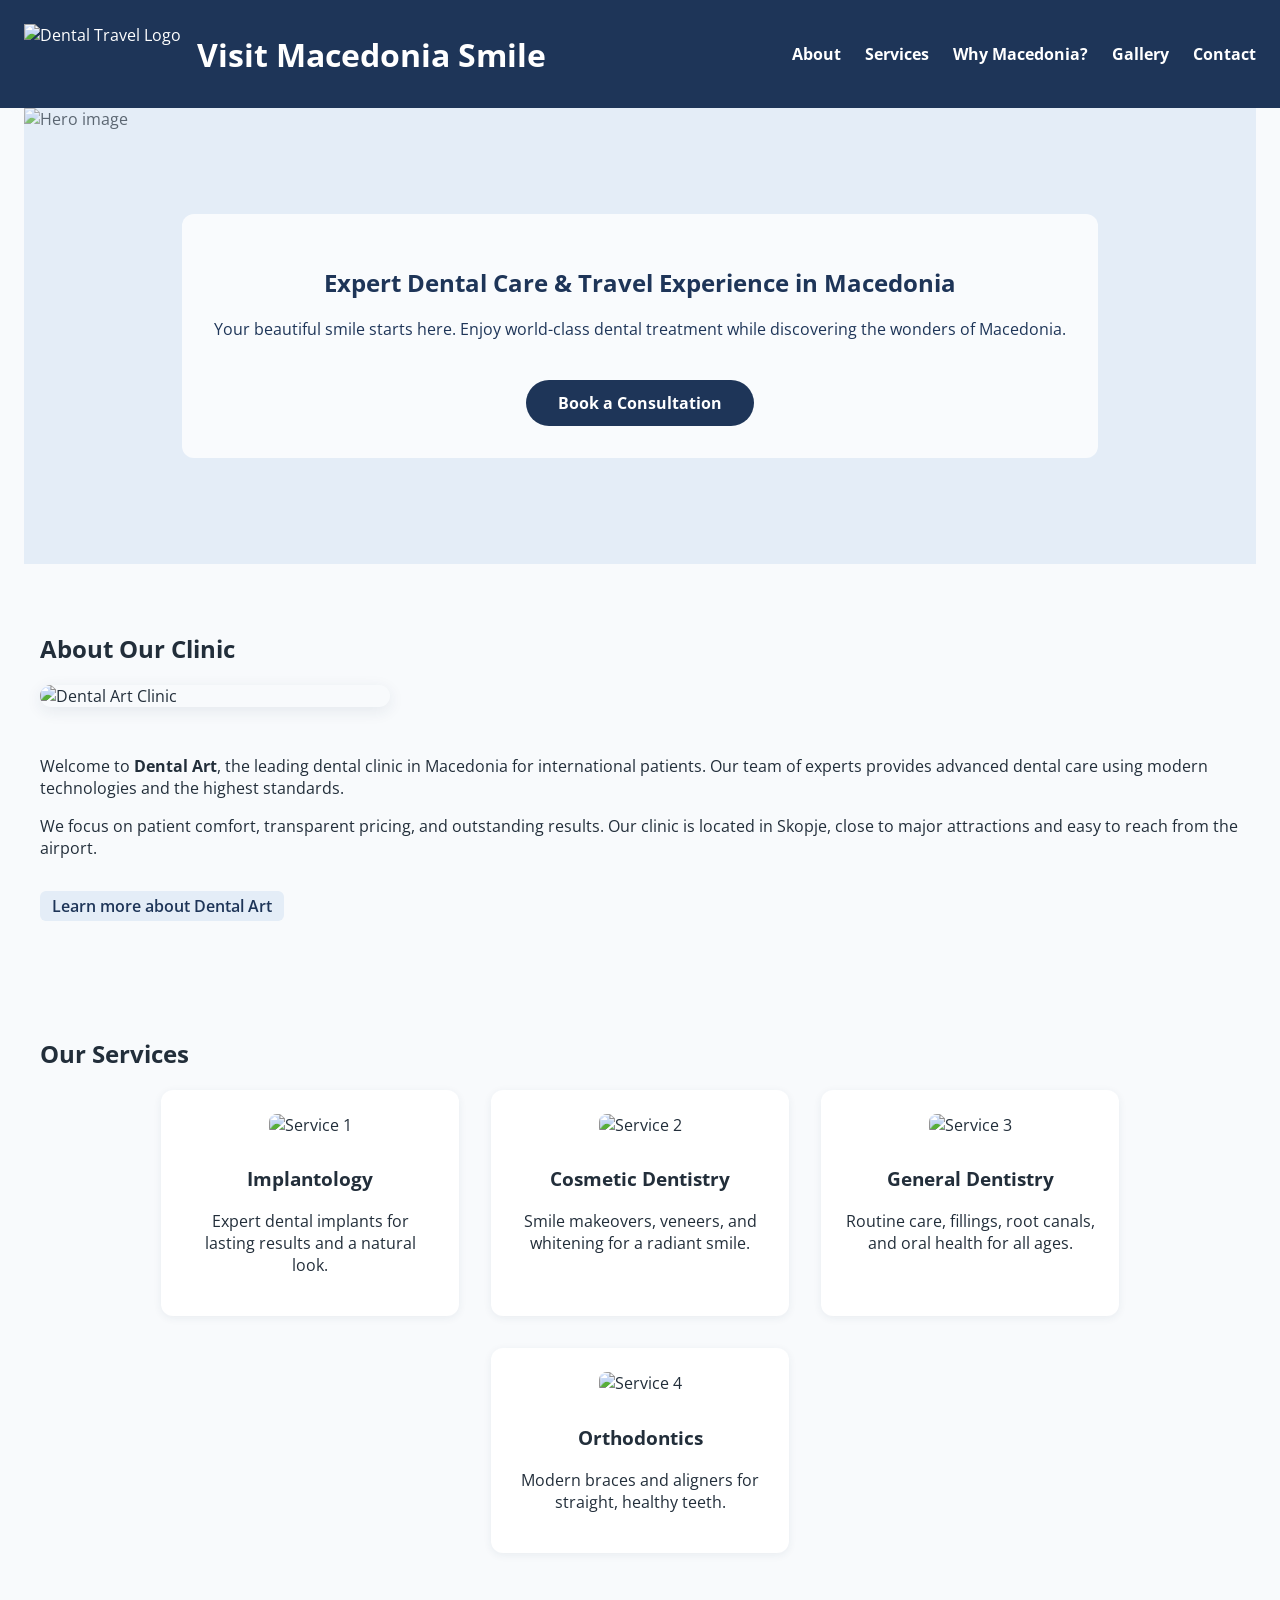
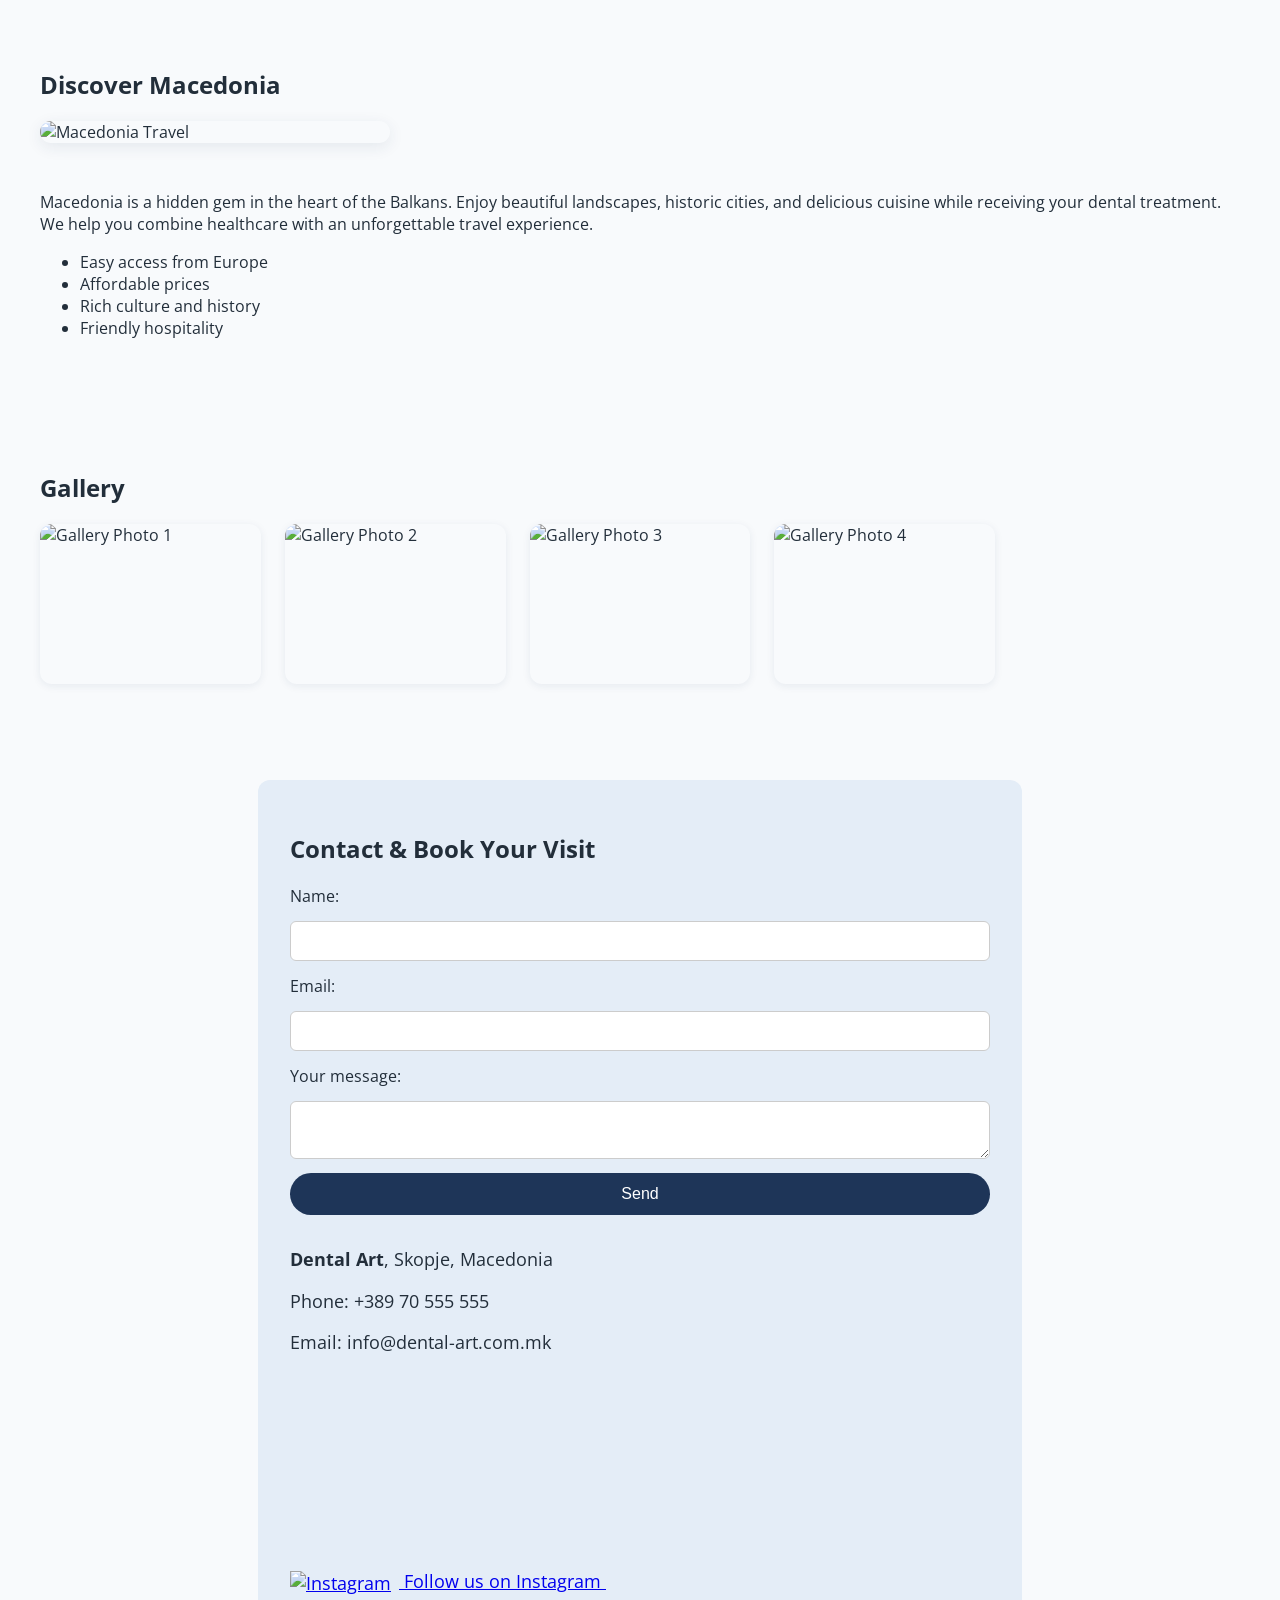
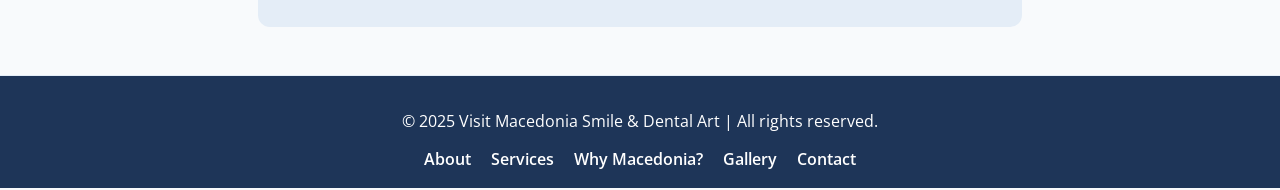
==== index.html @ 56031788 "Rename index (3).html to index.html" ====
<!DOCTYPE html>
<html lang="en">
<head>
    <meta charset="UTF-8">
    <meta name="viewport" content="width=device-width, initial-scale=1.0">
    <title>Visit Macedonia Smile | Dental Art Travel</title>
    <link rel="stylesheet" href="style.css">
    <link rel="icon" href="assets/logo.png">
    <!-- Use Open Sans from Google Fonts -->
    <link href="https://fonts.googleapis.com/css?family=Open+Sans:400,700&display=swap" rel="stylesheet">
</head>
<body>
    <header>
        <div class="nav-logo">
            <img src="assets/logo.png" alt="Dental Travel Logo" class="logo">
            <h1>Visit Macedonia Smile</h1>
        </div>
        <nav>
            <a href="#about">About</a>
            <a href="#services">Services</a>
            <a href="#macedonia">Why Macedonia?</a>
            <a href="#gallery">Gallery</a>
            <a href="#contact">Contact</a>
        </nav>
    </header>

    <section class="hero">
        <img src="assets/hero.jpg" alt="Hero image" class="hero-img">
        <div class="hero-text">
            <h2>Expert Dental Care & Travel Experience in Macedonia</h2>
            <p>Your beautiful smile starts here. Enjoy world-class dental treatment while discovering the wonders of Macedonia.</p>
            <a href="#contact" class="cta-btn">Book a Consultation</a>
        </div>
    </section>

    <section id="about" class="about">
        <h2>About Our Clinic</h2>
        <div class="about-content">
            <img src="assets/clinic.jpg" alt="Dental Art Clinic" class="about-img">
            <div>
                <p>
                    Welcome to <strong>Dental Art</strong>, the leading dental clinic in Macedonia for international patients. Our team of experts provides advanced dental care using modern technologies and the highest standards.
                </p>
                <p>
                    We focus on patient comfort, transparent pricing, and outstanding results. Our clinic is located in Skopje, close to major attractions and easy to reach from the airport.
                </p>
                <a href="https://www.dental-art.com.mk/en/home-1/" target="_blank" class="external-link">Learn more about Dental Art</a>
            </div>
        </div>
    </section>

    <section id="services" class="services">
        <h2>Our Services</h2>
        <div class="service-list">
            <div class="service">
                <img src="assets/service1.jpg" alt="Service 1">
                <h3>Implantology</h3>
                <p>Expert dental implants for lasting results and a natural look.</p>
            </div>
            <div class="service">
                <img src="assets/service2.jpg" alt="Service 2">
                <h3>Cosmetic Dentistry</h3>
                <p>Smile makeovers, veneers, and whitening for a radiant smile.</p>
            </div>
            <div class="service">
                <img src="assets/service3.jpg" alt="Service 3">
                <h3>General Dentistry</h3>
                <p>Routine care, fillings, root canals, and oral health for all ages.</p>
            </div>
            <div class="service">
                <img src="assets/service4.jpg" alt="Service 4">
                <h3>Orthodontics</h3>
                <p>Modern braces and aligners for straight, healthy teeth.</p>
            </div>
        </div>
    </section>

    <section id="macedonia" class="macedonia">
        <h2>Discover Macedonia</h2>
        <div class="macedonia-content">
            <img src="assets/macedonia.jpg" alt="Macedonia Travel" class="macedonia-img">
            <div>
                <p>
                    Macedonia is a hidden gem in the heart of the Balkans. Enjoy beautiful landscapes, historic cities, and delicious cuisine while receiving your dental treatment. We help you combine healthcare with an unforgettable travel experience.
                </p>
                <ul>
                    <li>Easy access from Europe</li>
                    <li>Affordable prices</li>
                    <li>Rich culture and history</li>
                    <li>Friendly hospitality</li>
                </ul>
            </div>
        </div>
    </section>

    <section id="gallery" class="gallery">
        <h2>Gallery</h2>
        <div class="gallery-grid">
            <img src="assets/photo1.jpg" alt="Gallery Photo 1">
            <img src="assets/photo2.jpg" alt="Gallery Photo 2">
            <img src="assets/photo3.jpg" alt="Gallery Photo 3">
            <img src="assets/photo4.jpg" alt="Gallery Photo 4">
        </div>
    </section>

    <section id="contact" class="contact">
        <h2>Contact & Book Your Visit</h2>
        <form action="https://formspree.io/f/your-form-id" method="POST">
            <label for="name">Name:</label>
            <input type="text" id="name" name="name" required>
            
            <label for="email">Email:</label>
            <input type="email" id="email" name="email" required>
            
            <label for="message">Your message:</label>
            <textarea id="message" name="message" required></textarea>
            
            <button type="submit">Send</button>
        </form>
        <div class="contact-info">
            <p><strong>Dental Art</strong>, Skopje, Macedonia</p>
            <p>Phone: +389 70 555 555</p>
            <p>Email: info@dental-art.com.mk</p>
            <a href="https://www.instagram.com/dental_.art/" target="_blank">
                <img src="assets/instagram.png" alt="Instagram" class="social-icon"> Follow us on Instagram
            </a>
            <iframe src="https://www.google.com/maps/embed?pb=!1m18!..." width="300" height="200" style="border:0;" allowfullscreen="" loading="lazy"></iframe>
        </div>
    </section>

    <footer>
        <p>&copy; 2025 Visit Macedonia Smile & Dental Art | All rights reserved.</p>
        <nav>
            <a href="#about">About</a>
            <a href="#services">Services</a>
            <a href="#macedonia">Why Macedonia?</a>
            <a href="#gallery">Gallery</a>
            <a href="#contact">Contact</a>
        </nav>
    </footer>
</body>
</html>
---- style.css ----
body {
    font-family: 'Open Sans', Arial, sans-serif;
    margin: 0;
    color: #222e3a;
    background: #f8fafc;
}

header {
    display: flex;
    flex-wrap: wrap;
    align-items: center;
    justify-content: space-between;
    padding: 24px;
    background: #1e3558;
    color: #fff;
}
.nav-logo {
    display: flex;
    align-items: center;
}
.logo {
    height: 60px;
    margin-right: 16px;
}
header h1 {
    font-size: 2rem;
    margin: 0 12px 0 0;
}
nav {
    display: flex;
    gap: 24px;
}
nav a {
    color: #fff;
    text-decoration: none;
    font-weight: 700;
    font-size: 1rem;
}
nav a:hover {
    text-decoration: underline;
}

.hero {
    position: relative;
    width: 100%;
    height: 360px;
    background: #e4edf7;
    display: flex;
    align-items: center;
    justify-content: center;
    overflow: hidden;
}
.hero-img {
    width: 100%;
    height: 100%;
    object-fit: cover;
    opacity: 0.7;
    position: absolute;
    left: 0;
    top: 0;
    z-index: 1;
}
.hero-text {
    position: relative;
    z-index: 2;
    text-align: center;
    color: #1e3558;
    padding: 32px;
    background: rgba(255,255,255,0.8);
    border-radius: 12px;
}
.cta-btn {
    display: inline-block;
    padding: 12px 32px;
    background: #1e3558;
    color: #fff;
    font-weight: bold;
    border-radius: 24px;
    text-decoration: none;
    margin-top: 24px;
    transition: background 0.3s;
}
.cta-btn:hover {
    background: #2c4e7a;
}

section {
    padding: 48px 16px;
    max-width: 1200px;
    margin: auto;
}

.about-content, .macedonia-content {
    display: flex;
    flex-wrap: wrap;
    gap: 32px;
    align-items: center;
}
.about-img, .macedonia-img {
    width: 350px;
    border-radius: 12px;
    object-fit: cover;
    box-shadow: 0 4px 16px rgba(30,53,88,0.09);
}
.external-link {
    display: inline-block;
    margin-top: 16px;
    color: #1e3558;
    background: #e4edf7;
    padding: 4px 12px;
    border-radius: 6px;
    text-decoration: none;
    font-weight: 600;
}

.services .service-list {
    display: flex;
    flex-wrap: wrap;
    gap: 32px;
    justify-content: center;
}
.service {
    background: #fff;
    border-radius: 12px;
    box-shadow: 0 2px 8px rgba(30,53,88,0.07);
    padding: 24px;
    max-width: 250px;
    text-align: center;
}
.service img {
    width: 100%;
    max-width: 90px;
    margin-bottom: 12px;
    border-radius: 8px;
}

.gallery-grid {
    display: grid;
    grid-template-columns: repeat(auto-fill, minmax(220px, 1fr));
    gap: 24px;
}
.gallery-grid img {
    width: 100%;
    height: 160px;
    object-fit: cover;
    border-radius: 12px;
    box-shadow: 0 2px 8px rgba(30,53,88,0.08);
}

.contact {
    background: #e4edf7;
    border-radius: 12px;
    padding: 32px;
    max-width: 700px;
    margin: 48px auto;
}
form {
    display: flex;
    flex-direction: column;
    gap: 14px;
    margin-bottom: 32px;
}
input, textarea {
    padding: 10px;
    border-radius: 6px;
    border: 1px solid #ccc;
    font-size: 1rem;
}
button {
    padding: 12px 24px;
    background: #1e3558;
    color: #fff;
    border: none;
    border-radius: 24px;
    font-size: 1rem;
    cursor: pointer;
}
button:hover {
    background: #2c4e7a;
}
.contact-info {
    font-size: 1.1rem;
}
.social-icon {
    height: 24px;
    vertical-align: middle;
    margin-right: 8px;
}
iframe {
    margin-top: 16px;
    border-radius: 8px;
    border: none;
}

footer {
    background: #1e3558;
    color: #fff;
    padding: 18px 24px;
    text-align: center;
    font-size: 1rem;
    border-top: 1px solid #e4edf7;
}
footer nav {
    margin-top: 12px;
    display: flex;
    justify-content: center;
    gap: 20px;
}
footer a {
    color: #fff;
    text-decoration: none;
    font-weight: 600;
}
footer a:hover {
    text-decoration: underline;
}

/* Responsive */
@media (max-width: 900px) {
    .about-content, .macedonia-content {
        flex-direction: column;
        text-align: center;
    }
    .about-img, .macedonia-img {
        width: 100%;
        max-width: 350px;
        margin: auto;
    }
    .services .service-list {
        flex-direction: column;
        align-items: center;
    }
}
@media (max-width: 600px) {
    header, footer {
        flex-direction: column;
        text-align: center;
    }
    nav {
        flex-direction: column;
        gap: 12px;
        margin-top: 12px;
    }
    .hero-text {
        padding: 12px;
        font-size: 1rem;
    }
    section {
        padding: 28px 4px;
    }
}
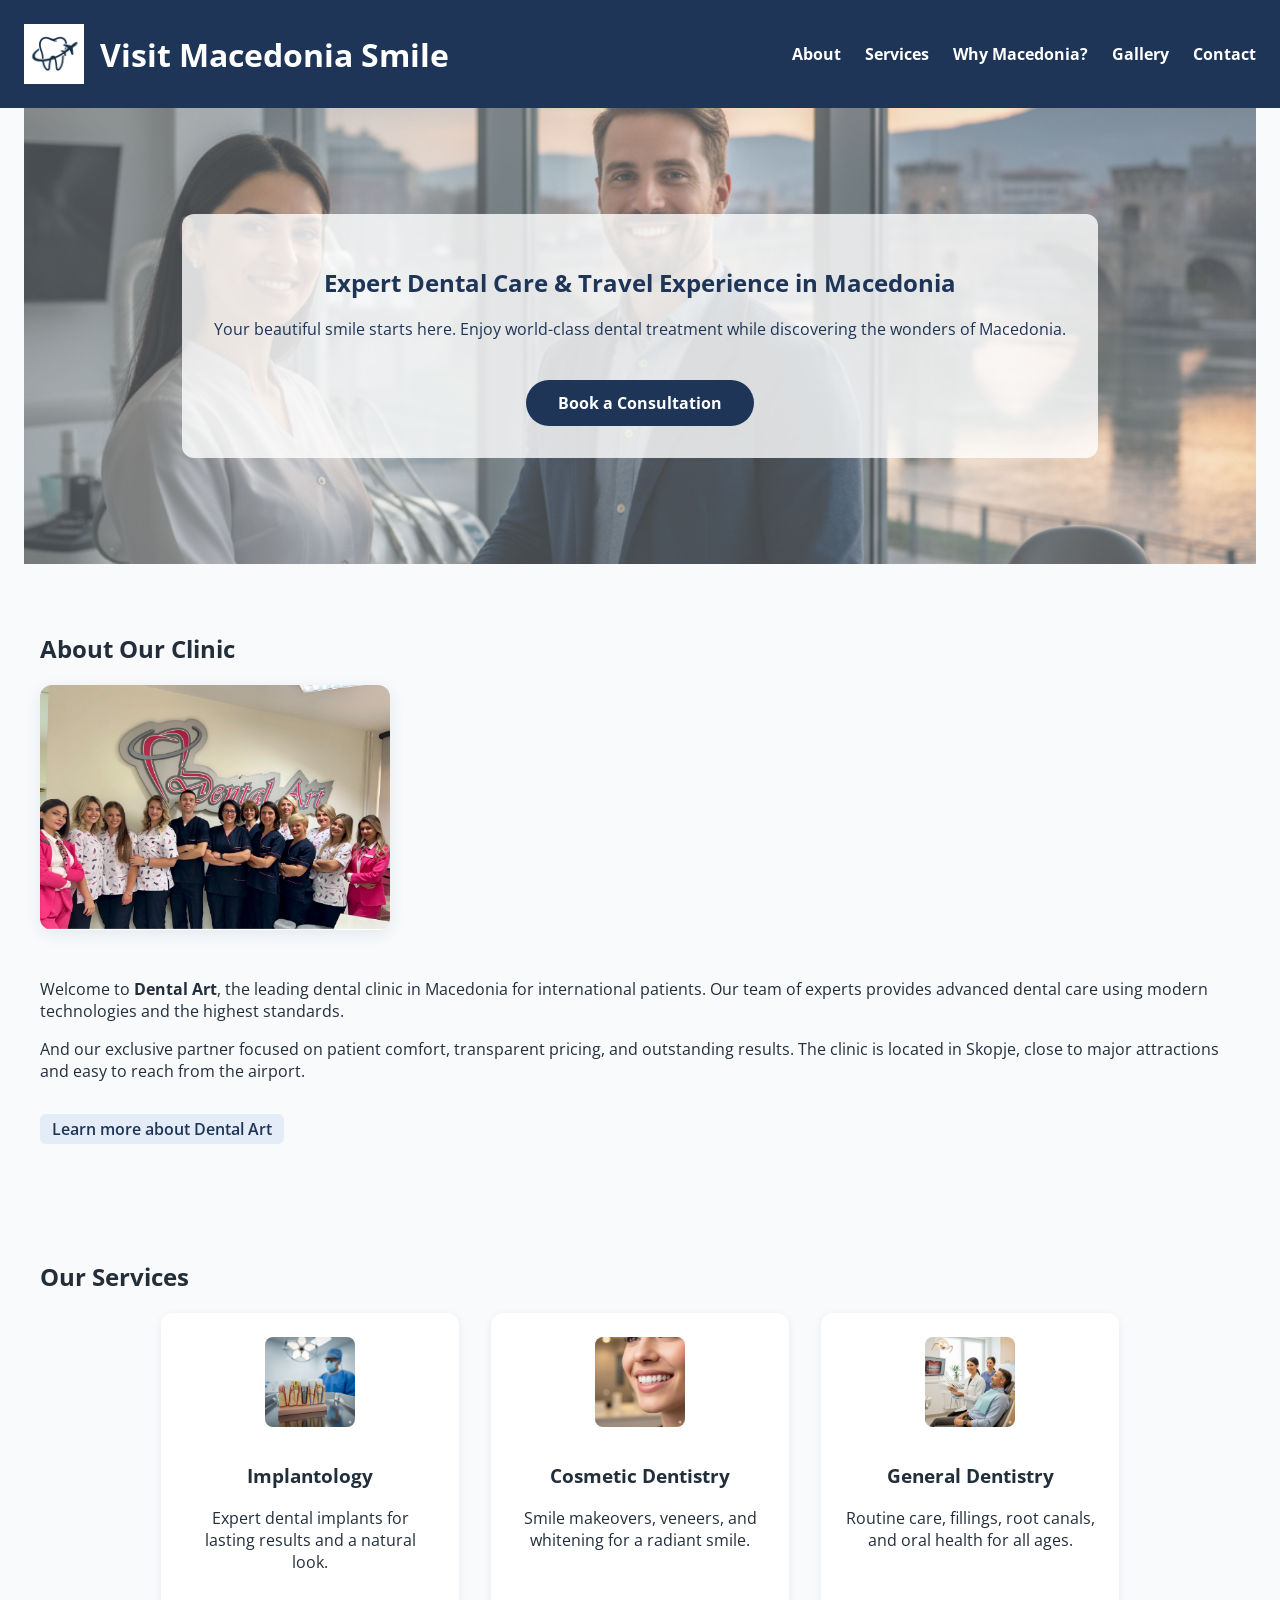
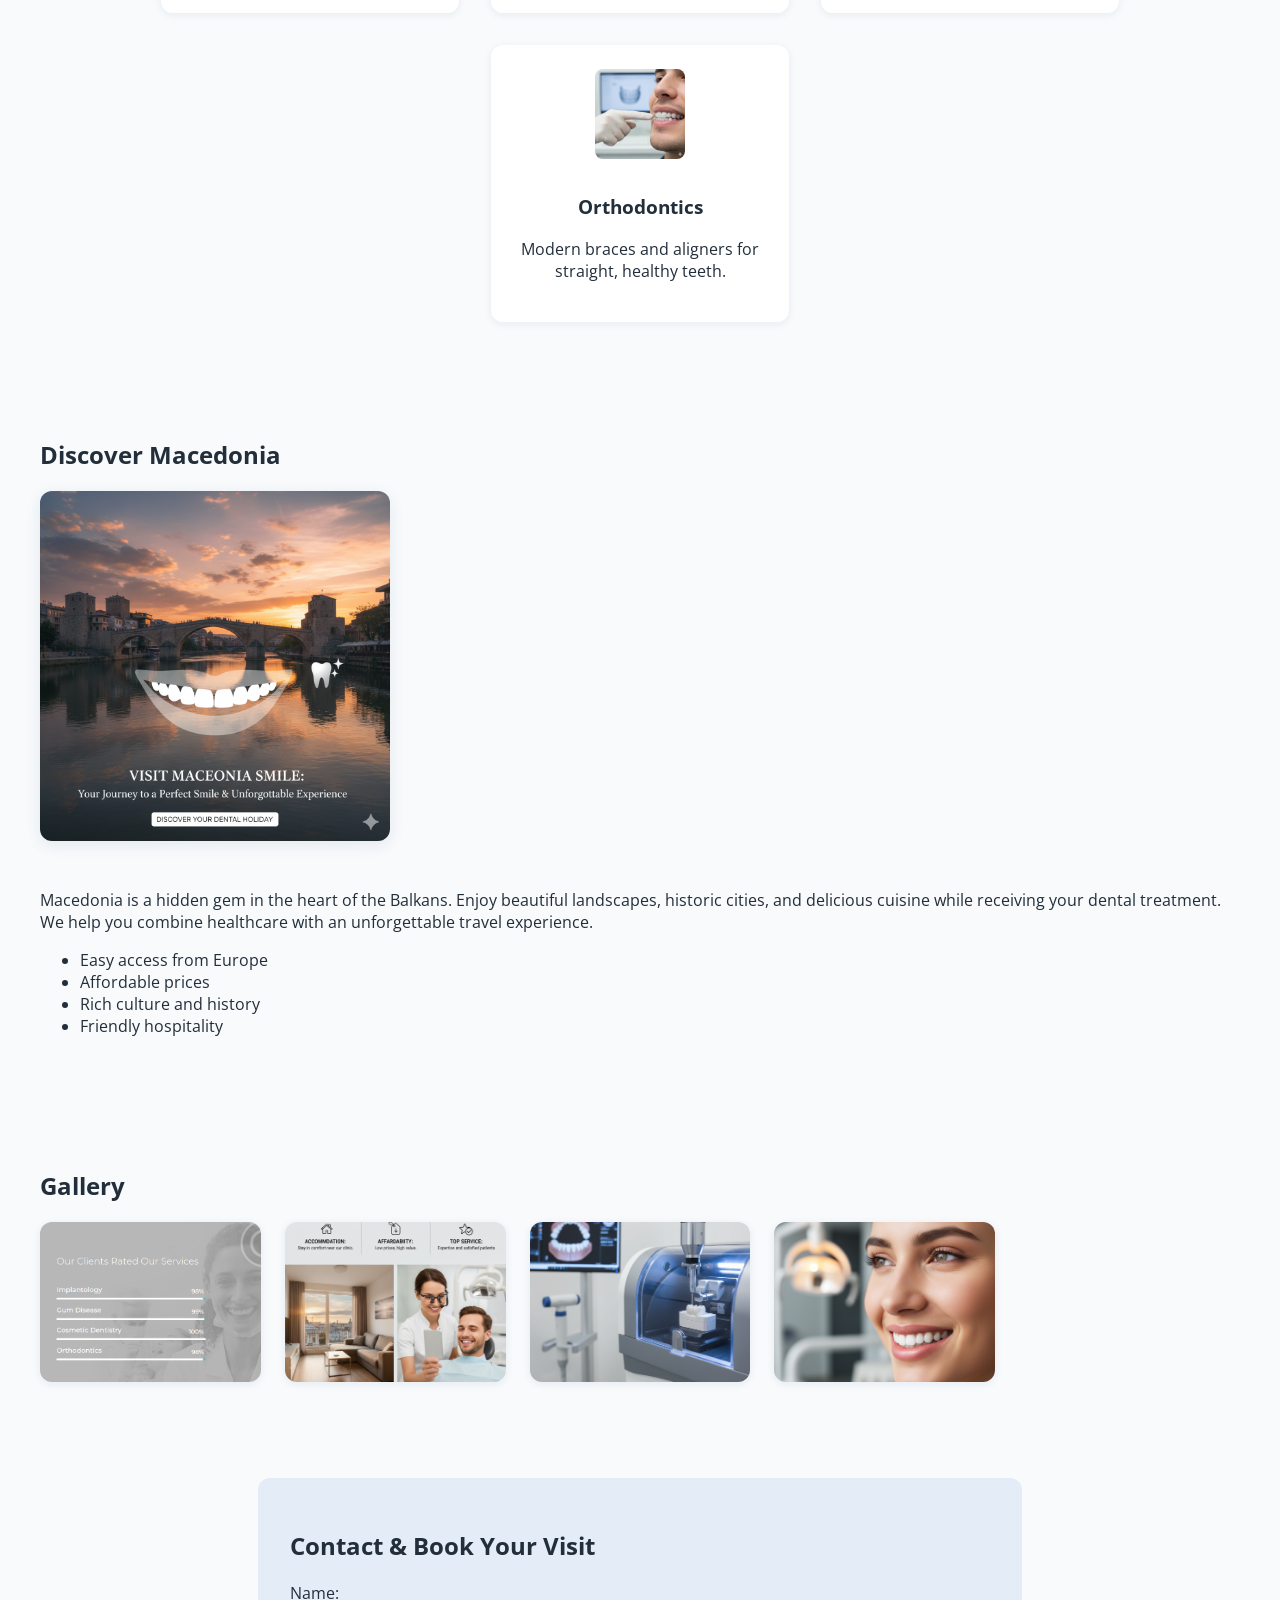
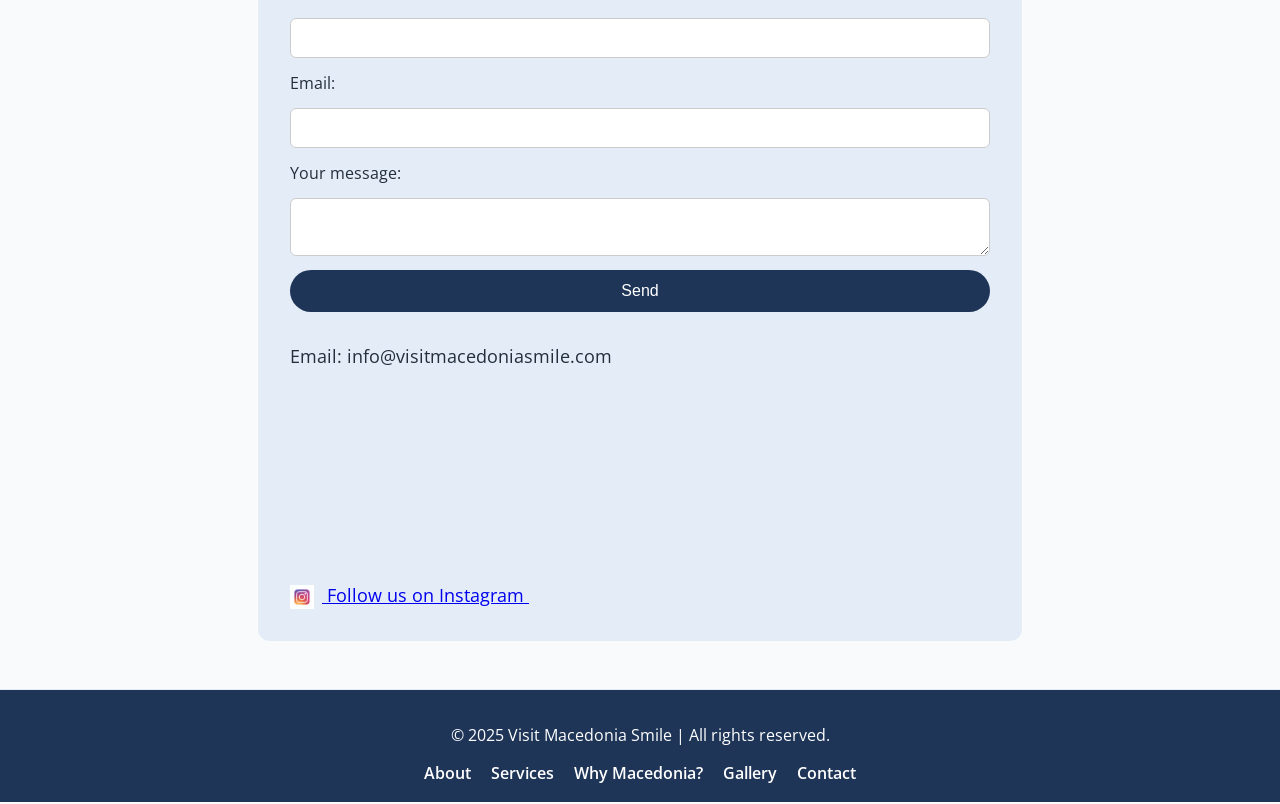
==== commit 37add186: "Update index.html" ====
--- a/index.html
+++ b/index.html
@@ -42,7 +42,7 @@
                     Welcome to <strong>Dental Art</strong>, the leading dental clinic in Macedonia for international patients. Our team of experts provides advanced dental care using modern technologies and the highest standards.
                 </p>
                 <p>
-                    We focus on patient comfort, transparent pricing, and outstanding results. Our clinic is located in Skopje, close to major attractions and easy to reach from the airport.
+                    And our exclusive partner focused on patient comfort, transparent pricing, and outstanding results. The clinic is located in Skopje, close to major attractions and easy to reach from the airport.
                 </p>
                 <a href="https://www.dental-art.com.mk/en/home-1/" target="_blank" class="external-link">Learn more about Dental Art</a>
             </div>
@@ -118,10 +118,8 @@
             <button type="submit">Send</button>
         </form>
         <div class="contact-info">
-            <p><strong>Dental Art</strong>, Skopje, Macedonia</p>
-            <p>Phone: +389 70 555 555</p>
-            <p>Email: info@dental-art.com.mk</p>
-            <a href="https://www.instagram.com/dental_.art/" target="_blank">
+            <p>Email: info@visitmacedoniasmile.com</p>
+            <a href="https://www.instagram.com" target="_blank">
                 <img src="assets/instagram.png" alt="Instagram" class="social-icon"> Follow us on Instagram
             </a>
             <iframe src="https://www.google.com/maps/embed?pb=!1m18!..." width="300" height="200" style="border:0;" allowfullscreen="" loading="lazy"></iframe>
@@ -129,7 +127,7 @@
     </section>
 
     <footer>
-        <p>&copy; 2025 Visit Macedonia Smile & Dental Art | All rights reserved.</p>
+        <p>&copy; 2025 Visit Macedonia Smile | All rights reserved.</p>
         <nav>
             <a href="#about">About</a>
             <a href="#services">Services</a>
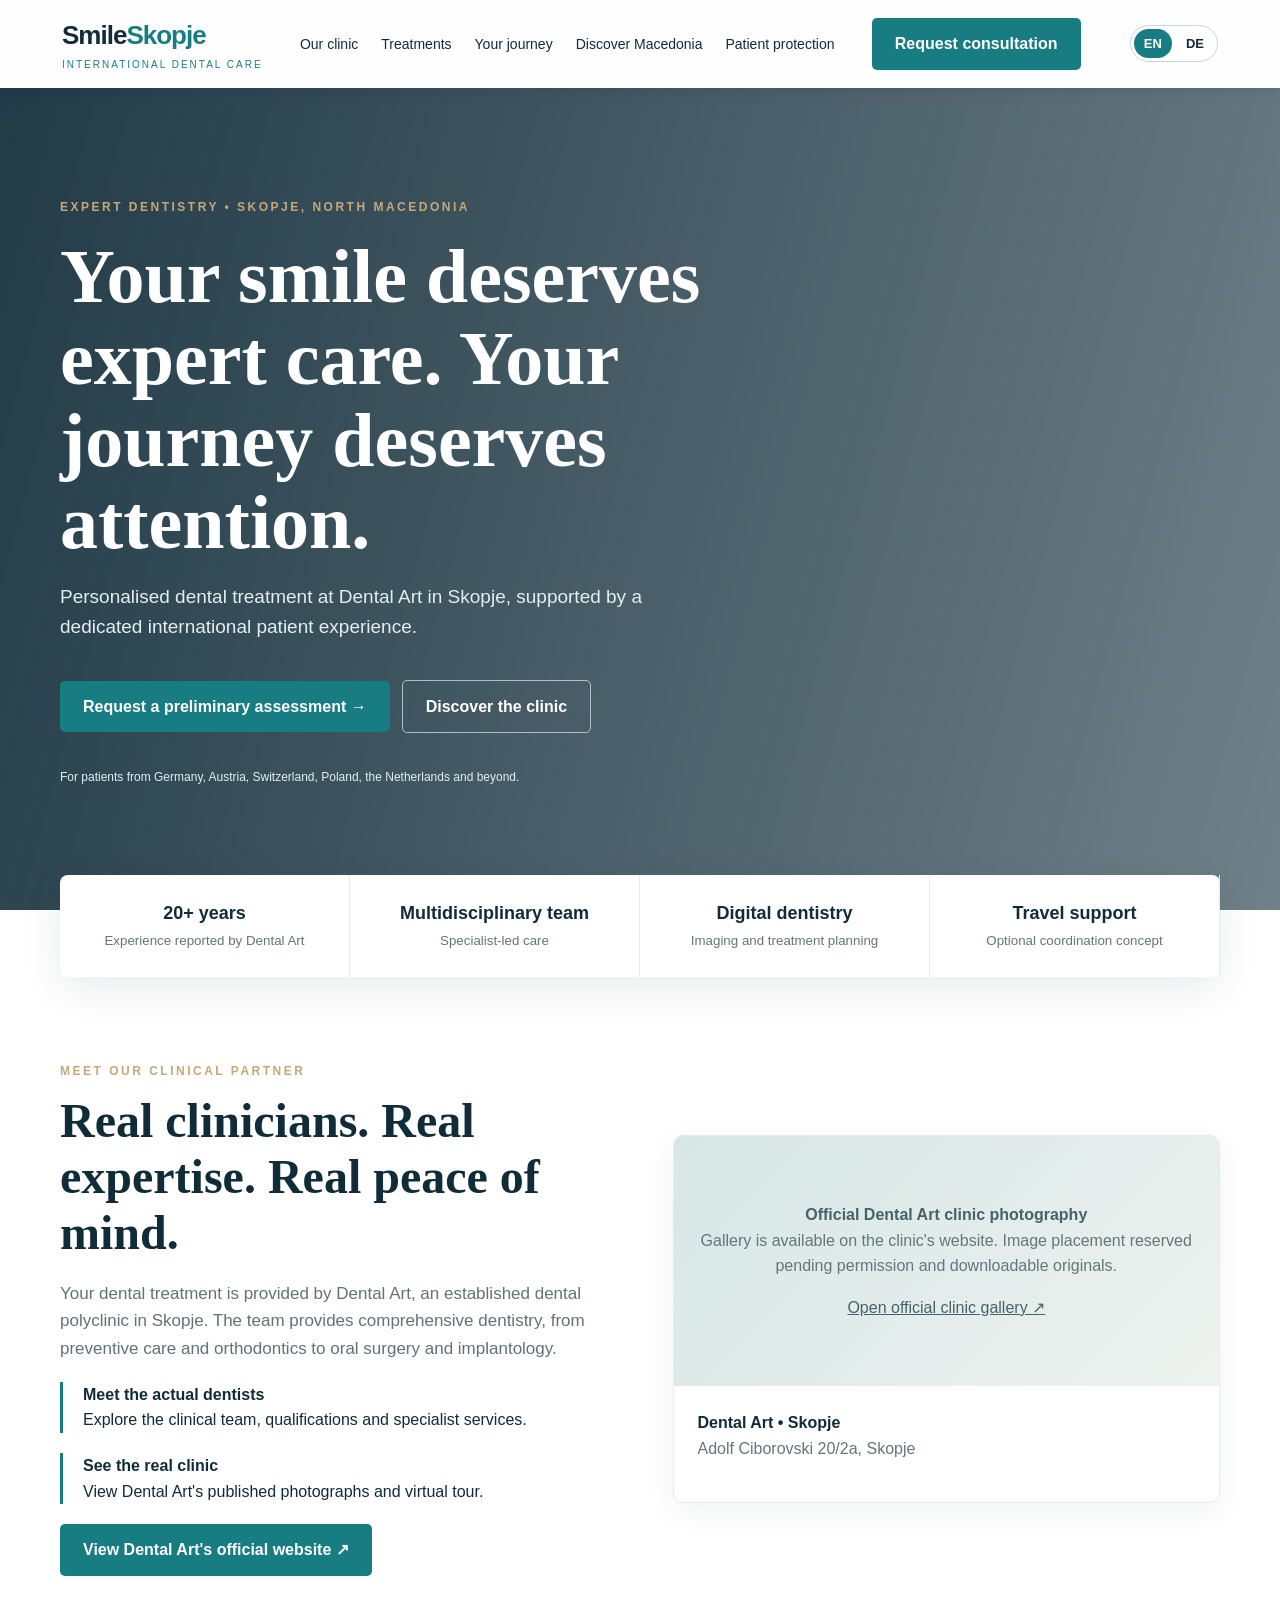
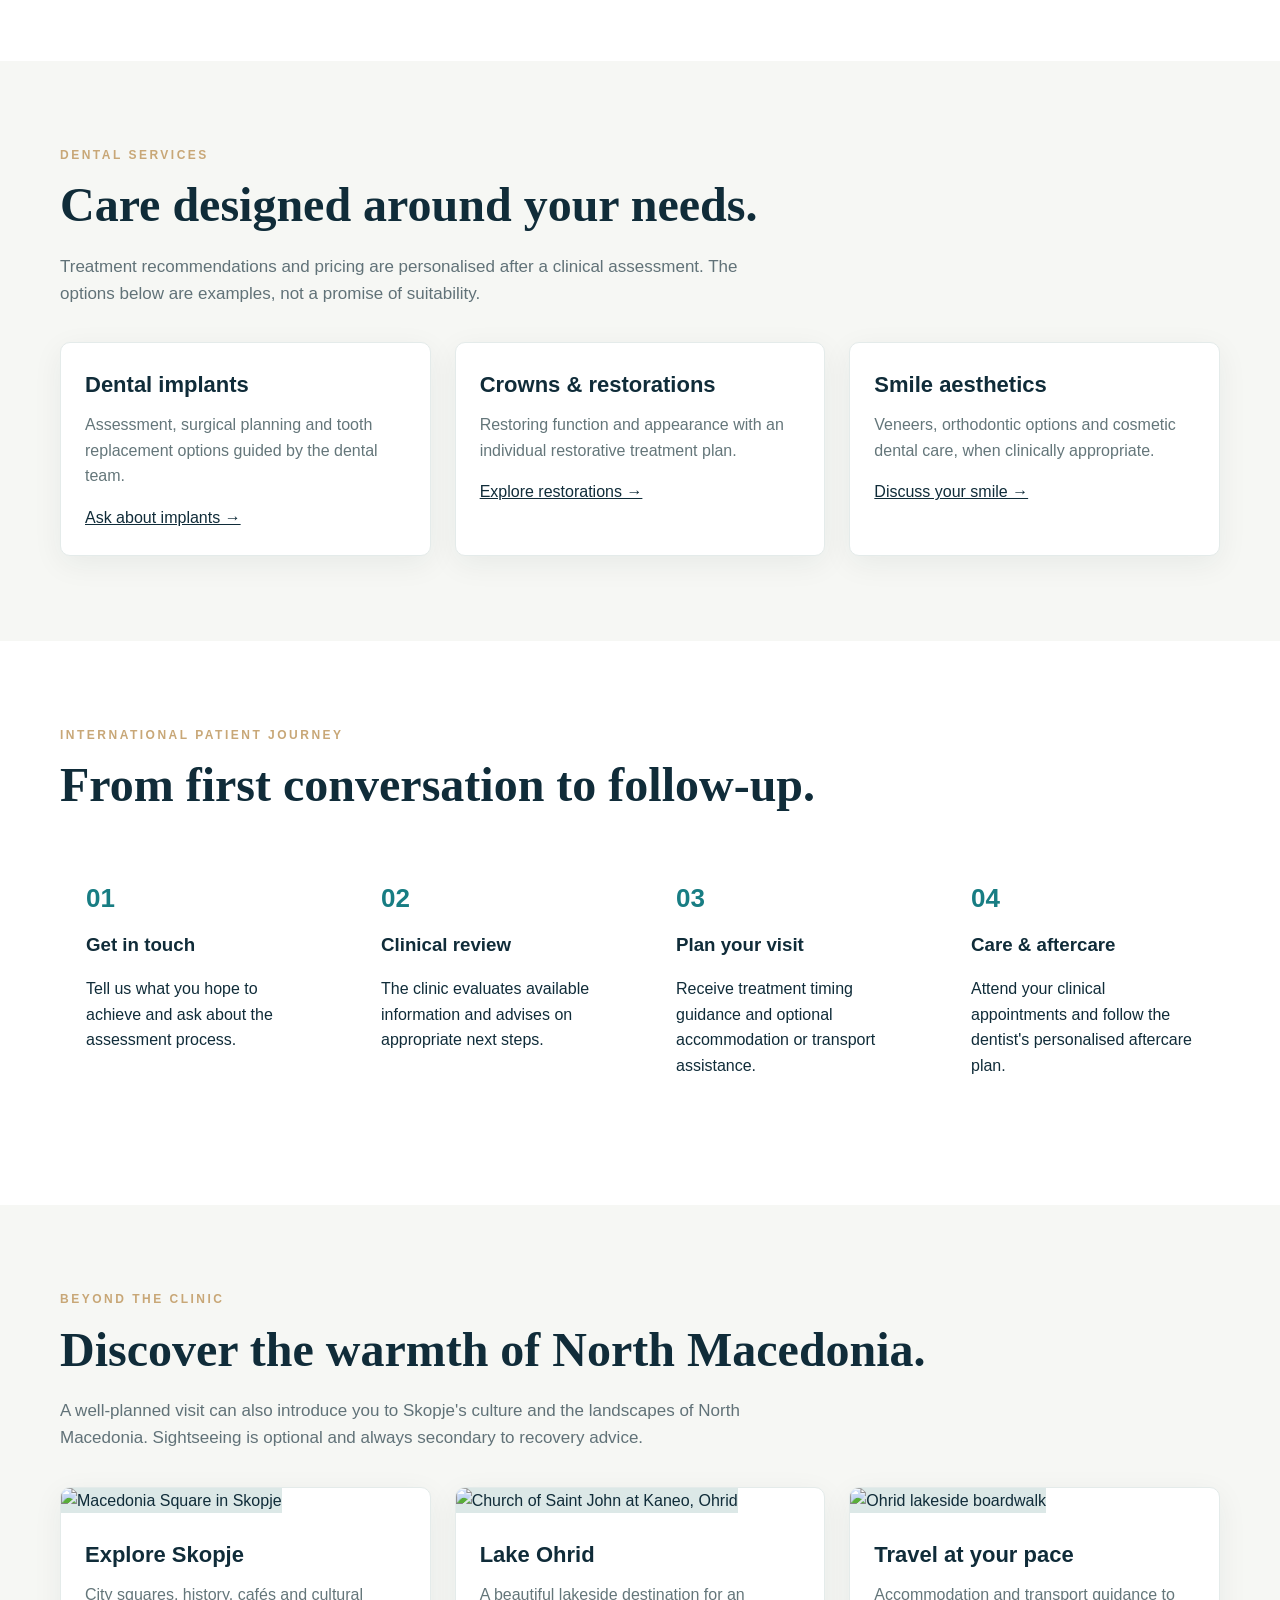
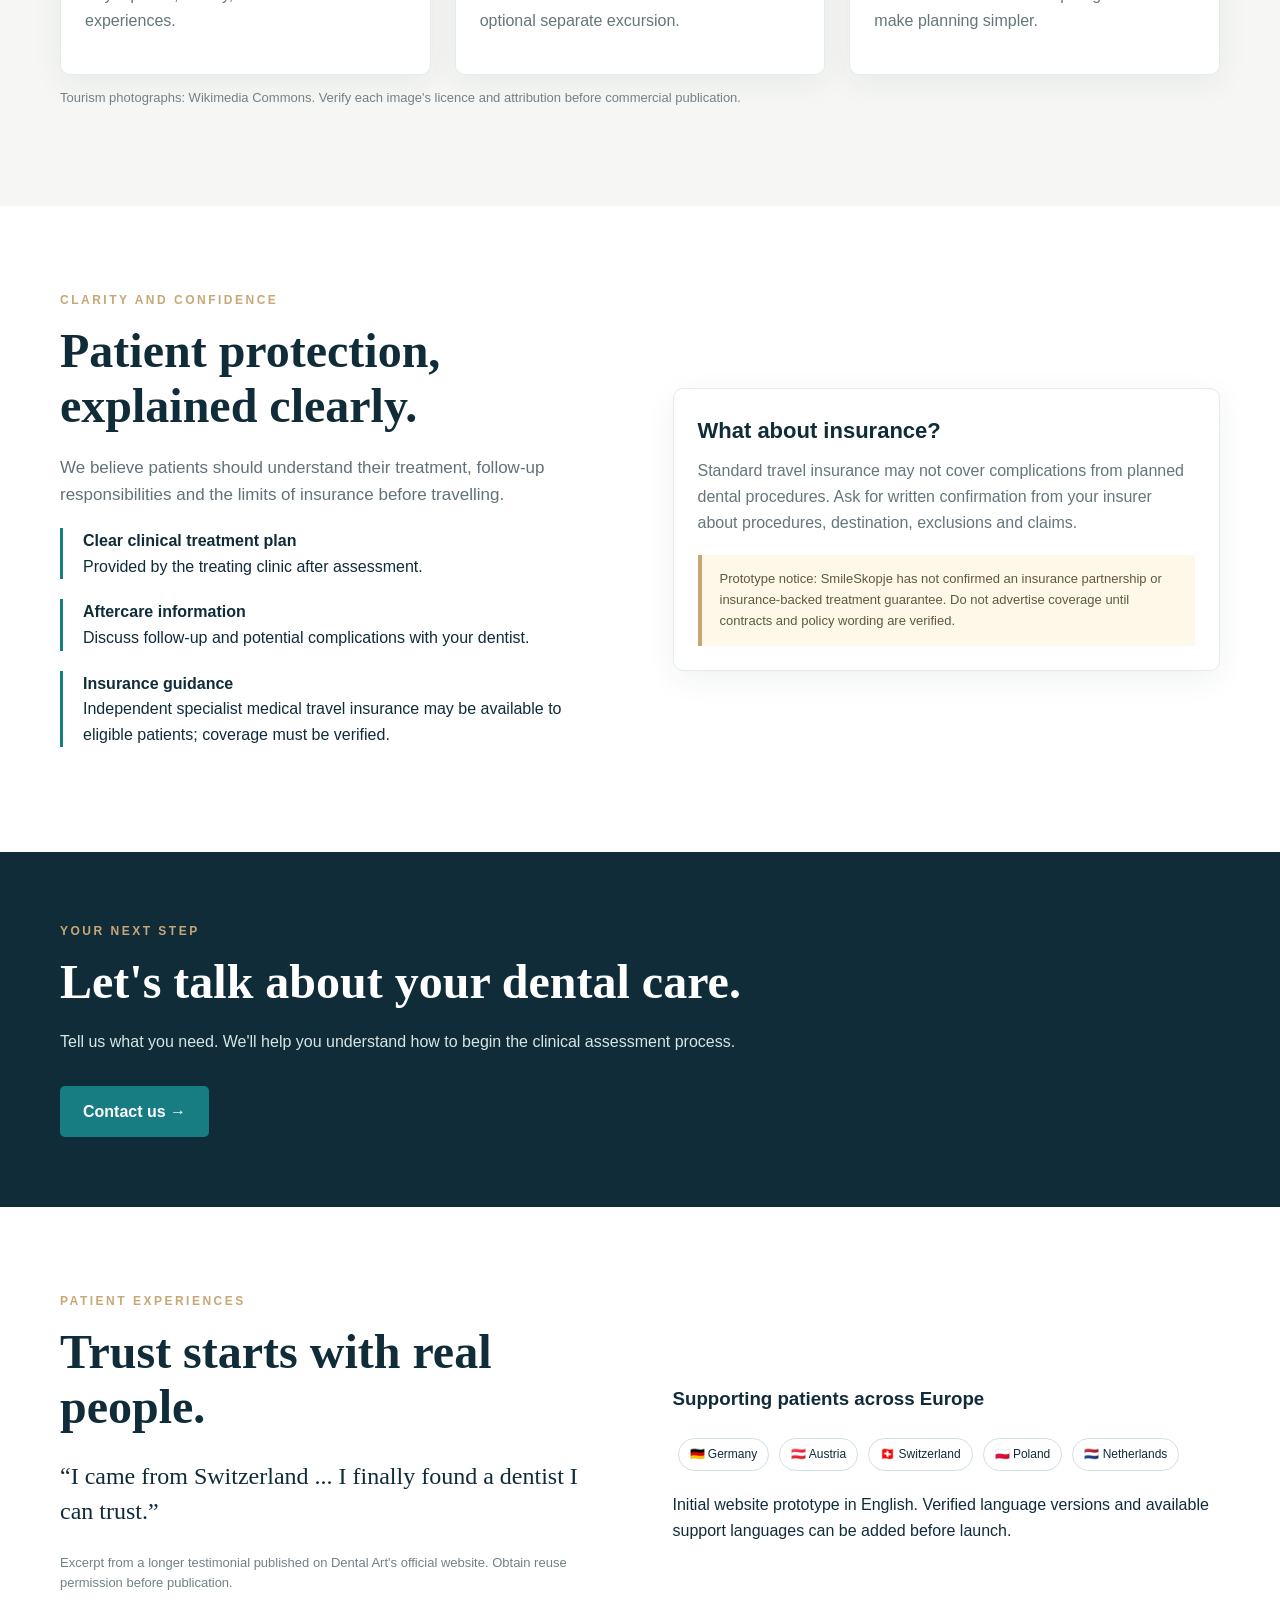
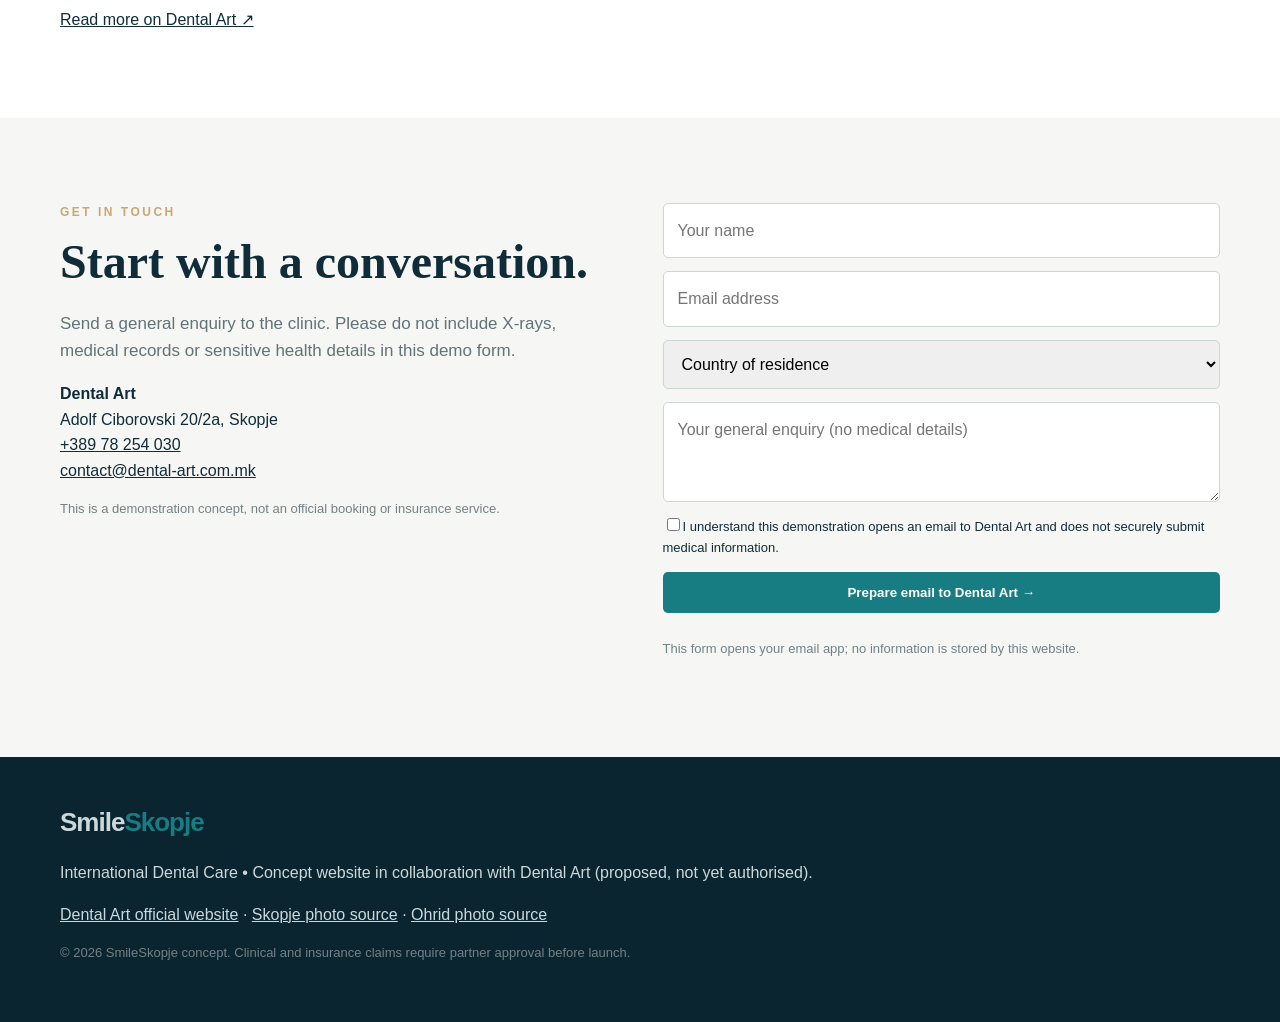
==== commit aabd9ebc: "Update fmt.Println message from 'Hello' to 'Goodbye'" ====
--- a/index.html
+++ b/index.html
@@ -1,140 +1,2 @@
 <!DOCTYPE html>
-<html lang="en">
-<head>
-    <meta charset="UTF-8">
-    <meta name="viewport" content="width=device-width, initial-scale=1.0">
-    <title>Visit Macedonia Smile | Dental Art Travel</title>
-    <link rel="stylesheet" href="style.css">
-    <link rel="icon" href="assets/logo.png">
-    <!-- Use Open Sans from Google Fonts -->
-    <link href="https://fonts.googleapis.com/css?family=Open+Sans:400,700&display=swap" rel="stylesheet">
-</head>
-<body>
-    <header>
-        <div class="nav-logo">
-            <img src="assets/logo.png" alt="Dental Travel Logo" class="logo">
-            <h1>Visit Macedonia Smile</h1>
-        </div>
-        <nav>
-            <a href="#about">About</a>
-            <a href="#services">Services</a>
-            <a href="#macedonia">Why Macedonia?</a>
-            <a href="#gallery">Gallery</a>
-            <a href="#contact">Contact</a>
-        </nav>
-    </header>
-
-    <section class="hero">
-        <img src="assets/hero.jpg" alt="Hero image" class="hero-img">
-        <div class="hero-text">
-            <h2>Expert Dental Care & Travel Experience in Macedonia</h2>
-            <p>Your beautiful smile starts here. Enjoy world-class dental treatment while discovering the wonders of Macedonia.</p>
-            <a href="#contact" class="cta-btn">Book a Consultation</a>
-        </div>
-    </section>
-
-    <section id="about" class="about">
-        <h2>About Our Clinic</h2>
-        <div class="about-content">
-            <img src="assets/clinic.jpg" alt="Dental Art Clinic" class="about-img">
-            <div>
-                <p>
-                    Welcome to <strong>Dental Art</strong>, the leading dental clinic in Macedonia for international patients. Our team of experts provides advanced dental care using modern technologies and the highest standards.
-                </p>
-                <p>
-                    And our exclusive partner focused on patient comfort, transparent pricing, and outstanding results. The clinic is located in Skopje, close to major attractions and easy to reach from the airport.
-                </p>
-                <a href="https://www.dental-art.com.mk/en/home-1/" target="_blank" class="external-link">Learn more about Dental Art</a>
-            </div>
-        </div>
-    </section>
-
-    <section id="services" class="services">
-        <h2>Our Services</h2>
-        <div class="service-list">
-            <div class="service">
-                <img src="assets/service1.jpg" alt="Service 1">
-                <h3>Implantology</h3>
-                <p>Expert dental implants for lasting results and a natural look.</p>
-            </div>
-            <div class="service">
-                <img src="assets/service2.jpg" alt="Service 2">
-                <h3>Cosmetic Dentistry</h3>
-                <p>Smile makeovers, veneers, and whitening for a radiant smile.</p>
-            </div>
-            <div class="service">
-                <img src="assets/service3.jpg" alt="Service 3">
-                <h3>General Dentistry</h3>
-                <p>Routine care, fillings, root canals, and oral health for all ages.</p>
-            </div>
-            <div class="service">
-                <img src="assets/service4.jpg" alt="Service 4">
-                <h3>Orthodontics</h3>
-                <p>Modern braces and aligners for straight, healthy teeth.</p>
-            </div>
-        </div>
-    </section>
-
-    <section id="macedonia" class="macedonia">
-        <h2>Discover Macedonia</h2>
-        <div class="macedonia-content">
-            <img src="assets/macedonia.jpg" alt="Macedonia Travel" class="macedonia-img">
-            <div>
-                <p>
-                    Macedonia is a hidden gem in the heart of the Balkans. Enjoy beautiful landscapes, historic cities, and delicious cuisine while receiving your dental treatment. We help you combine healthcare with an unforgettable travel experience.
-                </p>
-                <ul>
-                    <li>Easy access from Europe</li>
-                    <li>Affordable prices</li>
-                    <li>Rich culture and history</li>
-                    <li>Friendly hospitality</li>
-                </ul>
-            </div>
-        </div>
-    </section>
-
-    <section id="gallery" class="gallery">
-        <h2>Gallery</h2>
-        <div class="gallery-grid">
-            <img src="assets/photo1.jpg" alt="Gallery Photo 1">
-            <img src="assets/photo2.jpg" alt="Gallery Photo 2">
-            <img src="assets/photo3.jpg" alt="Gallery Photo 3">
-            <img src="assets/photo4.jpg" alt="Gallery Photo 4">
-        </div>
-    </section>
-
-    <section id="contact" class="contact">
-        <h2>Contact & Book Your Visit</h2>
-        <form action="https://formspree.io/f/your-form-id" method="POST">
-            <label for="name">Name:</label>
-            <input type="text" id="name" name="name" required>
-            
-            <label for="email">Email:</label>
-            <input type="email" id="email" name="email" required>
-            
-            <label for="message">Your message:</label>
-            <textarea id="message" name="message" required></textarea>
-            
-            <button type="submit">Send</button>
-        </form>
-        <div class="contact-info">
-            <p>Email: info@visitmacedoniasmile.com</p>
-            <a href="https://www.instagram.com" target="_blank">
-                <img src="assets/instagram.png" alt="Instagram" class="social-icon"> Follow us on Instagram
-            </a>
-            <iframe src="https://www.google.com/maps/embed?pb=!1m18!..." width="300" height="200" style="border:0;" allowfullscreen="" loading="lazy"></iframe>
-        </div>
-    </section>
-
-    <footer>
-        <p>&copy; 2025 Visit Macedonia Smile | All rights reserved.</p>
-        <nav>
-            <a href="#about">About</a>
-            <a href="#services">Services</a>
-            <a href="#macedonia">Why Macedonia?</a>
-            <a href="#gallery">Gallery</a>
-            <a href="#contact">Contact</a>
-        </nav>
-    </footer>
-</body>
-</html>
+<html lang="en"><head><meta charset="utf-8"/><meta content="width=device-width,initial-scale=1" name="viewport"/><title>SmileSkopje | International Dental Care in Skopje</title><meta content="International dental care at Dental Art in Skopje. Expert clinicians, personalised treatment planning and optional travel coordination." name="description"/><style>:root{--navy:#102c39;--teal:#187d83;--cream:#f6f7f4;--gold:#c8a777}*{box-sizing:border-box}html{scroll-behavior:smooth}body{margin:0;font-family:Arial,Helvetica,sans-serif;color:var(--navy);line-height:1.6}a{color:inherit}header{position:sticky;top:0;background:#fffefef5;z-index:4;box-shadow:0 1px 12px #1232}nav{max-width:1200px;margin:auto;display:flex;justify-content:space-between;align-items:center;padding:15px 22px;gap:20px}.logo{font-size:26px;font-weight:800;letter-spacing:-1px;text-decoration:none}.logo span{color:var(--teal)}nav .links{display:flex;gap:23px;align-items:center}nav .links a{text-decoration:none;font-size:14px}.btn{display:inline-block;border:0;background:var(--teal);color:white;padding:13px 23px;border-radius:5px;text-decoration:none;font-weight:700;cursor:pointer}.btn.secondary{background:transparent;color:var(--navy);border:1px solid #b4c2c3}.hero{background:linear-gradient(105deg,#102c39ed,#102c3999),url('https://commons.wikimedia.org/wiki/Special:FilePath/Plaza%20de%20Macedonia%2C%20Skopie%2C%20Macedonia%2C%202014-04-16%2C%20DD%2029.JPG?width=1600') center/cover;color:white;padding:110px 24px}.wrap{max-width:1160px;margin:auto}.eyebrow{text-transform:uppercase;letter-spacing:2.5px;color:var(--gold);font-size:12px;font-weight:800}.hero h1{font-family:Georgia,serif;font-size:clamp(43px,6vw,76px);line-height:1.08;max-width:770px;margin:18px 0}.hero p{max-width:610px;font-size:19px;color:#e5edef}.hero .btn{margin:18px 12px 0 0}.hero .secondary{color:white;border-color:#fff9}.trust{background:#fff;display:grid;grid-template-columns:repeat(4,1fr);max-width:1160px;margin:-35px auto 0;position:relative;box-shadow:0 12px 40px #102c3917;border-radius:8px}.trust div{padding:24px;text-align:center;border-right:1px solid #e5eaea}.trust b{display:block;font-size:18px}.trust small{color:#65757a}section{padding:85px 24px}h2{font-family:Georgia,serif;font-size:clamp(30px,4vw,48px);line-height:1.16;margin:12px 0 20px}.intro{max-width:700px;color:#617278;font-size:17px}.grid{display:grid;grid-template-columns:repeat(3,1fr);gap:24px;margin-top:35px}.card{background:white;border:1px solid #e4ebea;border-radius:10px;overflow:hidden;box-shadow:0 8px 30px #142b3610}.card .content{padding:24px}.card h3{margin:0 0 10px;font-size:22px}.card p{color:#64767a;margin:0 0 16px}.photo{width:100%;height:230px;object-fit:cover;background:#dce8e7}.placeholder{height:250px;background:linear-gradient(135deg,#d6e7e6,#eef2ef);display:flex;align-items:center;justify-content:center;text-align:center;padding:25px;color:#456368}.split{display:grid;grid-template-columns:1fr 1fr;gap:65px;align-items:center}.soft{background:var(--cream)}.feature{margin:20px 0;padding-left:20px;border-left:3px solid var(--teal)}.steps{counter-reset:s;display:grid;grid-template-columns:repeat(4,1fr);gap:20px;margin-top:40px}.step{background:#fff;padding:26px;border-radius:8px}.step:before{counter-increment:s;content:'0' counter(s);font-size:26px;color:var(--teal);font-weight:800}.step h3{margin:10px 0}.banner{background:var(--navy);color:#fff;padding:70px 24px}.banner p{color:#d8e5e5}.banner .btn{margin-top:15px}.quote{font-family:Georgia,serif;font-size:24px;line-height:1.45}.small{font-size:13px;color:#728186}.contact{display:grid;grid-template-columns:1fr 1fr;gap:45px}.form{display:grid;gap:13px}input,textarea,select{padding:14px;border:1px solid #cad7d7;border-radius:5px;font:inherit;width:100%}textarea{min-height:100px}footer{background:#0b2530;color:#cbd9dc;padding:45px 24px}footer a{color:#cbd9dc}.flag{display:inline-block;padding:6px 11px;border:1px solid #d2dfdf;border-radius:20px;margin:5px;font-size:12px}.note{background:#fef8e9;border-left:4px solid #c8a777;padding:14px 18px;margin-top:20px;color:#62583e;font-size:13px}@media(max-width:800px){nav .links{display:none}.trust,.grid,.split,.steps,.contact{grid-template-columns:1fr}.trust{margin:0}.hero{padding:75px 24px}.trust div{border-bottom:1px solid #e5eaea}section{padding:60px 20px}}</style><style>.language-switch{display:inline-flex;gap:4px;align-items:center;margin-left:12px;border:1px solid #cbd7d9;border-radius:30px;padding:3px;background:#fff}.lang-btn{border:0;background:transparent;color:#102c39;padding:7px 10px;border-radius:22px;font-weight:800;cursor:pointer;font-size:13px}.lang-btn.active{background:#187d83;color:#fff}@media(max-width:800px){.language-switch{margin:8px 0}.lang-btn{padding:8px 13px}}</style></head><body><header><nav><a class="logo" href="#home">Smile<span>Skopje</span><div style="font-size:10px;font-weight:500;letter-spacing:2px"><span data-translate="0">INTERNATIONAL DENTAL CARE</span></div></a><div class="links"><a href="#clinic"><span data-translate="1">Our clinic</span></a><a href="#treatments"><span data-translate="2">Treatments</span></a><a href="#journey"><span data-translate="3">Your journey</span></a><a href="#discover"><span data-translate="4">Discover Macedonia</span></a><a href="#protection"><span data-translate="5">Patient protection</span></a></div><a class="btn" href="#contact"><span data-translate="6">Request consultation</span></a><div aria-label="Website language" class="language-switch"><button aria-label="English" class="lang-btn" data-lang="en" type="button">EN</button><button aria-label="Deutsch" class="lang-btn" data-lang="de" type="button">DE</button></div></nav></header><main><div class="hero" id="home"><div class="wrap"><div class="eyebrow"><span data-translate="7">Expert dentistry • Skopje, North Macedonia</span></div><h1><span data-translate="8">Your smile deserves expert care. Your journey deserves attention.</span></h1><p><span data-translate="9">Personalised dental treatment at Dental Art in Skopje, supported by a dedicated international patient experience.</span></p><a class="btn" href="#contact"><span data-translate="10">Request a preliminary assessment →</span></a><a class="btn secondary" href="#clinic"><span data-translate="11">Discover the clinic</span></a><p style="font-size:12px;margin-top:35px"><span data-translate="12">For patients from Germany, Austria, Switzerland, Poland, the Netherlands and beyond.</span></p></div></div><div class="trust"><div><b><span data-translate="13">20+ years</span></b><small><span data-translate="14">Experience reported by Dental Art</span></small></div><div><b><span data-translate="15">Multidisciplinary team</span></b><small><span data-translate="16">Specialist-led care</span></small></div><div><b><span data-translate="17">Digital dentistry</span></b><small><span data-translate="18">Imaging and treatment planning</span></small></div><div><b><span data-translate="19">Travel support</span></b><small><span data-translate="20">Optional coordination concept</span></small></div></div><section id="clinic"><div class="wrap split"><div><div class="eyebrow"><span data-translate="21">Meet our clinical partner</span></div><h2><span data-translate="22">Real clinicians. Real expertise. Real peace of mind.</span></h2><p class="intro"><span data-translate="23">Your dental treatment is provided by Dental Art, an established dental polyclinic in Skopje. The team provides comprehensive dentistry, from preventive care and orthodontics to oral surgery and implantology.</span></p><div class="feature"><b><span data-translate="24">Meet the actual dentists</span></b><br/><span data-translate="25">Explore the clinical team, qualifications and specialist services.</span></div><div class="feature"><b><span data-translate="26">See the real clinic</span></b><br/><span data-translate="27">View Dental Art's published photographs and virtual tour.</span></div><a class="btn" href="https://dentalart.mk/" rel="noopener" target="_blank"><span data-translate="28">View Dental Art's official website ↗</span></a></div><div class="card"><div class="placeholder"><div><strong><span data-translate="29">Official Dental Art clinic photography</span></strong><p><span data-translate="30">Gallery is available on the clinic's website. Image placement reserved pending permission and downloadable originals.</span></p><a href="https://dentalart.mk/" rel="noopener" target="_blank"><span data-translate="31">Open official clinic gallery ↗</span></a></div></div><div class="content"><b>Dental Art • Skopje</b><p>Adolf Ciborovski 20/2a, Skopje</p></div></div></div></section><section class="soft" id="treatments"><div class="wrap"><div class="eyebrow"><span data-translate="32">Dental services</span></div><h2><span data-translate="33">Care designed around your needs.</span></h2><p class="intro"><span data-translate="34">Treatment recommendations and pricing are personalised after a clinical assessment. The options below are examples, not a promise of suitability.</span></p><div class="grid"><div class="card"><div class="content"><h3><span data-translate="35">Dental implants</span></h3><p><span data-translate="36">Assessment, surgical planning and tooth replacement options guided by the dental team.</span></p><a href="#contact"><span data-translate="37">Ask about implants →</span></a></div></div><div class="card"><div class="content"><h3><span data-translate="38">Crowns &amp; restorations</span></h3><p><span data-translate="39">Restoring function and appearance with an individual restorative treatment plan.</span></p><a href="#contact"><span data-translate="40">Explore restorations →</span></a></div></div><div class="card"><div class="content"><h3><span data-translate="41">Smile aesthetics</span></h3><p><span data-translate="42">Veneers, orthodontic options and cosmetic dental care, when clinically appropriate.</span></p><a href="#contact"><span data-translate="43">Discuss your smile →</span></a></div></div></div></div></section><section id="journey"><div class="wrap"><div class="eyebrow"><span data-translate="44">International patient journey</span></div><h2><span data-translate="45">From first conversation to follow-up.</span></h2><div class="steps"><div class="step"><h3><span data-translate="46">Get in touch</span></h3><p><span data-translate="47">Tell us what you hope to achieve and ask about the assessment process.</span></p></div><div class="step"><h3><span data-translate="48">Clinical review</span></h3><p><span data-translate="49">The clinic evaluates available information and advises on appropriate next steps.</span></p></div><div class="step"><h3><span data-translate="50">Plan your visit</span></h3><p><span data-translate="51">Receive treatment timing guidance and optional accommodation or transport assistance.</span></p></div><div class="step"><h3><span data-translate="52">Care &amp; aftercare</span></h3><p><span data-translate="53">Attend your clinical appointments and follow the dentist's personalised aftercare plan.</span></p></div></div></div></section><section class="soft" id="discover"><div class="wrap"><div class="eyebrow"><span data-translate="54">Beyond the clinic</span></div><h2><span data-translate="55">Discover the warmth of North Macedonia.</span></h2><p class="intro"><span data-translate="56">A well-planned visit can also introduce you to Skopje's culture and the landscapes of North Macedonia. Sightseeing is optional and always secondary to recovery advice.</span></p><div class="grid"><div class="card"><img alt="Macedonia Square in Skopje" class="photo" loading="lazy" src="https://commons.wikimedia.org/wiki/Special:FilePath/Plaza%20de%20Macedonia%2C%20Skopie%2C%20Macedonia%2C%202014-04-16%2C%20DD%2029.JPG?width=900"/><div class="content"><h3><span data-translate="57">Explore Skopje</span></h3><p><span data-translate="58">City squares, history, cafés and cultural experiences.</span></p></div></div><div class="card"><img alt="Church of Saint John at Kaneo, Ohrid" class="photo" loading="lazy" src="https://commons.wikimedia.org/wiki/Special:FilePath/Ohrid%20-%20Church%20of%20St.%20John%20of%20Kanevo.JPG?width=900"/><div class="content"><h3><span data-translate="59">Lake Ohrid</span></h3><p><span data-translate="60">A beautiful lakeside destination for an optional separate excursion.</span></p></div></div><div class="card"><img alt="Ohrid lakeside boardwalk" class="photo" loading="lazy" src="https://commons.wikimedia.org/wiki/Special:FilePath/Ohrid%20Boardwalk%204.jpg?width=900"/><div class="content"><h3><span data-translate="61">Travel at your pace</span></h3><p><span data-translate="62">Accommodation and transport guidance to make planning simpler.</span></p></div></div></div><p class="small"><span data-translate="63">Tourism photographs: Wikimedia Commons. Verify each image's licence and attribution before commercial publication.</span></p></div></section><section id="protection"><div class="wrap split"><div><div class="eyebrow"><span data-translate="64">Clarity and confidence</span></div><h2><span data-translate="65">Patient protection, explained clearly.</span></h2><p class="intro"><span data-translate="66">We believe patients should understand their treatment, follow-up responsibilities and the limits of insurance before travelling.</span></p><div class="feature"><b><span data-translate="67">Clear clinical treatment plan</span></b><br/><span data-translate="68">Provided by the treating clinic after assessment.</span></div><div class="feature"><b><span data-translate="69">Aftercare information</span></b><br/><span data-translate="70">Discuss follow-up and potential complications with your dentist.</span></div><div class="feature"><b><span data-translate="71">Insurance guidance</span></b><br/><span data-translate="72">Independent specialist medical travel insurance may be available to eligible patients; coverage must be verified.</span></div></div><div class="card"><div class="content"><h3><span data-translate="73">What about insurance?</span></h3><p><span data-translate="74">Standard travel insurance may not cover complications from planned dental procedures. Ask for written confirmation from your insurer about procedures, destination, exclusions and claims.</span></p><div class="note"><span data-translate="75">Prototype notice: SmileSkopje has not confirmed an insurance partnership or insurance-backed treatment guarantee. Do not advertise coverage until contracts and policy wording are verified.</span></div></div></div></div></section><div class="banner"><div class="wrap"><div class="eyebrow"><span data-translate="76">Your next step</span></div><h2><span data-translate="77">Let's talk about your dental care.</span></h2><p><span data-translate="78">Tell us what you need. We'll help you understand how to begin the clinical assessment process.</span></p><a class="btn" href="#contact"><span data-translate="79">Contact us →</span></a></div></div><section><div class="wrap split"><div><div class="eyebrow"><span data-translate="80">Patient experiences</span></div><h2><span data-translate="81">Trust starts with real people.</span></h2><p class="quote"><span data-translate="82">“I came from Switzerland ... I finally found a dentist I can trust.”</span></p><p class="small"><span data-translate="83">Excerpt from a longer testimonial published on Dental Art's official website. Obtain reuse permission before publication.</span></p><a href="https://dentalart.mk/" rel="noopener" target="_blank"><span data-translate="84">Read more on Dental Art ↗</span></a></div><div><h3><span data-translate="85">Supporting patients across Europe</span></h3><span class="flag"><span data-translate="86">🇩🇪 Germany</span></span><span class="flag"><span data-translate="87">🇦🇹 Austria</span></span><span class="flag"><span data-translate="88">🇨🇭 Switzerland</span></span><span class="flag"><span data-translate="89">🇵🇱 Poland</span></span><span class="flag"><span data-translate="90">🇳🇱 Netherlands</span></span><p><span data-translate="91">Initial website prototype in English. Verified language versions and available support languages can be added before launch.</span></p></div></div></section><section class="soft" id="contact"><div class="wrap contact"><div><div class="eyebrow"><span data-translate="92">Get in touch</span></div><h2><span data-translate="93">Start with a conversation.</span></h2><p class="intro"><span data-translate="94">Send a general enquiry to the clinic. Please do not include X-rays, medical records or sensitive health details in this demo form.</span></p><p><b>Dental Art</b><br/>Adolf Ciborovski 20/2a, Skopje<br/><a href="tel:+38978254030">+389 78 254 030</a><br/><a href="mailto:contact@dental-art.com.mk">contact@dental-art.com.mk</a></p><p class="small"><span data-translate="95">This is a demonstration concept, not an official booking or insurance service.</span></p></div><form class="form" id="enquiry"><input data-placeholder-en="Your name" id="name" maxlength="100" placeholder="Your name" required=""/><input data-placeholder-en="Email address" id="email" placeholder="Email address" required="" type="email"/><select id="country" required=""><option value=""><span data-translate="96">Country of residence</span></option><option><span data-translate="97">Germany</span></option><option><span data-translate="98">Austria</span></option><option><span data-translate="99">Switzerland</span></option><option><span data-translate="100">Poland</span></option><option><span data-translate="101">Netherlands</span></option><option><span data-translate="102">Other</span></option></select><textarea data-placeholder-en="Your general enquiry (no medical details)" id="message" maxlength="1000" placeholder="Your general enquiry (no medical details)" required=""></textarea><label style="font-size:13px"><input required="" style="width:auto" type="checkbox"/><span data-translate="103">I understand this demonstration opens an email to Dental Art and does not securely submit medical information.</span></label><button class="btn" type="submit"><span data-translate="104">Prepare email to Dental Art →</span></button><p class="small"><span data-translate="105">This form opens your email app; no information is stored by this website.</span></p></form></div></section></main><footer><div class="wrap"><div class="logo">Smile<span>Skopje</span></div><p><span data-translate="106">International Dental Care • Concept website in collaboration with Dental Art (proposed, not yet authorised).</span></p><p><a href="https://dentalart.mk/"><span data-translate="107">Dental Art official website</span></a> · <a href="https://commons.wikimedia.org/wiki/Skopje"><span data-translate="108">Skopje photo source</span></a> · <a href="https://commons.wikimedia.org/wiki/Ohrid"><span data-translate="109">Ohrid photo source</span></a></p><p class="small"><span data-translate="110">© 2026 SmileSkopje concept. Clinical and insurance claims require partner approval before launch.</span></p></div></footer><script>document.getElementById('enquiry').addEventListener('submit',function(e){e.preventDefault();let v=id=>document.getElementById(id).value;let subject='International dental enquiry — '+v('country');let body='Name: '+v('name')+'\nEmail: '+v('email')+'\nCountry: '+v('country')+'\n\nGeneral enquiry:\n'+v('message');location.href='mailto:contact@dental-art.com.mk?subject='+encodeURIComponent(subject)+'&body='+encodeURIComponent(body)});</script><script>const siteTranslations={"0": {"en": "INTERNATIONAL DENTAL CARE", "de": "INTERNATIONALE ZAHNMEDIZIN"}, "1": {"en": "Our clinic", "de": "Unsere Klinik"}, "2": {"en": "Treatments", "de": "Behandlungen"}, "3": {"en": "Your journey", "de": "Ihre Reise"}, "4": {"en": "Discover Macedonia", "de": "Mazedonien entdecken"}, "5": {"en": "Patient protection", "de": "Patientenschutz"}, "6": {"en": "Request consultation", "de": "Beratung anfragen"}, "7": {"en": "Expert dentistry • Skopje, North Macedonia", "de": "Moderne Zahnmedizin • Skopje, Nordmazedonien"}, "8": {"en": "Your smile deserves expert care. Your journey deserves attention.", "de": "Ihr Lächeln verdient erstklassige Zahnmedizin. Ihre Reise verdient persönliche Betreuung."}, "9": {"en": "Personalised dental treatment at Dental Art in Skopje, supported by a dedicated international patient experience.", "de": "Individuelle Zahnbehandlungen bei Dental Art in Skopje – mit persönlicher Betreuung für internationale Patienten."}, "10": {"en": "Request a preliminary assessment →", "de": "Erste Einschätzung anfragen →"}, "11": {"en": "Discover the clinic", "de": "Klinik entdecken"}, "12": {"en": "For patients from Germany, Austria, Switzerland, Poland, the Netherlands and beyond.", "de": "Für Patienten aus Deutschland, Österreich, der Schweiz, Polen, den Niederlanden und weiteren Ländern."}, "13": {"en": "20+ years", "de": "Über 20 Jahre"}, "14": {"en": "Experience reported by Dental Art", "de": "Erfahrung laut Dental Art"}, "15": {"en": "Multidisciplinary team", "de": "Interdisziplinäres Team"}, "16": {"en": "Specialist-led care", "de": "Fachärztlich betreute Versorgung"}, "17": {"en": "Digital dentistry", "de": "Digitale Zahnmedizin"}, "18": {"en": "Imaging and treatment planning", "de": "Bildgebung und Behandlungsplanung"}, "19": {"en": "Travel support", "de": "Reiseunterstützung"}, "20": {"en": "Optional coordination concept", "de": "Optionale Reiseorganisation"}, "21": {"en": "Meet our clinical partner", "de": "Unser klinischer Partner"}, "22": {"en": "Real clinicians. Real expertise. Real peace of mind.", "de": "Echte Zahnärzte. Fundierte Erfahrung. Ein gutes Gefühl."}, "23": {"en": "Your dental treatment is provided by Dental Art, an established dental polyclinic in Skopje. The team provides comprehensive dentistry, from preventive care and orthodontics to oral surgery and implantology.", "de": "Ihre Zahnbehandlung erfolgt bei Dental Art, einer etablierten Zahnklinik in Skopje. Das Team bietet umfassende Zahnmedizin – von Prophylaxe und Kieferorthopädie bis zu Oralchirurgie und Implantologie."}, "24": {"en": "Meet the actual dentists", "de": "Lernen Sie die Zahnärzte kennen"}, "25": {"en": "Explore the clinical team, qualifications and specialist services.", "de": "Entdecken Sie das Behandlungsteam, seine Qualifikationen und Fachgebiete."}, "26": {"en": "See the real clinic", "de": "Einblick in die Klinik"}, "27": {"en": "View Dental Art's published photographs and virtual tour.", "de": "Sehen Sie die veröffentlichten Fotos und den virtuellen Rundgang von Dental Art."}, "28": {"en": "View Dental Art's official website ↗", "de": "Offizielle Website von Dental Art ↗"}, "29": {"en": "Official Dental Art clinic photography", "de": "Originalfotos der Dental-Art-Klinik"}, "30": {"en": "Gallery is available on the clinic's website. Image placement reserved pending permission and downloadable originals.", "de": "Die Galerie finden Sie auf der Klinikwebsite. Originalfotos werden nach Freigabe und Bereitstellung eingebunden."}, "31": {"en": "Open official clinic gallery ↗", "de": "Offizielle Klinikgalerie öffnen ↗"}, "32": {"en": "Dental services", "de": "Zahnärztliche Leistungen"}, "33": {"en": "Care designed around your needs.", "de": "Behandlungen, die zu Ihren Bedürfnissen passen."}, "34": {"en": "Treatment recommendations and pricing are personalised after a clinical assessment. The options below are examples, not a promise of suitability.", "de": "Behandlungsempfehlungen und Preise werden nach einer zahnärztlichen Untersuchung individuell festgelegt. Die folgenden Leistungen sind Beispiele und keine Zusage der Eignung."}, "35": {"en": "Dental implants", "de": "Zahnimplantate"}, "36": {"en": "Assessment, surgical planning and tooth replacement options guided by the dental team.", "de": "Untersuchung, chirurgische Planung und Möglichkeiten des Zahnersatzes unter zahnärztlicher Leitung."}, "37": {"en": "Ask about implants →", "de": "Implantate anfragen →"}, "38": {"en": "Crowns & restorations", "de": "Kronen & Zahnersatz"}, "39": {"en": "Restoring function and appearance with an individual restorative treatment plan.", "de": "Funktion und Ästhetik mit einem individuellen Behandlungsplan wiederherstellen."}, "40": {"en": "Explore restorations →", "de": "Zahnersatz entdecken →"}, "41": {"en": "Smile aesthetics", "de": "Ästhetische Zahnmedizin"}, "42": {"en": "Veneers, orthodontic options and cosmetic dental care, when clinically appropriate.", "de": "Veneers, kieferorthopädische Möglichkeiten und ästhetische Behandlungen, sofern medizinisch geeignet."}, "43": {"en": "Discuss your smile →", "de": "Über Ihr Lächeln sprechen →"}, "44": {"en": "International patient journey", "de": "Ablauf für internationale Patienten"}, "45": {"en": "From first conversation to follow-up.", "de": "Vom ersten Gespräch bis zur Nachsorge."}, "46": {"en": "Get in touch", "de": "Kontakt aufnehmen"}, "47": {"en": "Tell us what you hope to achieve and ask about the assessment process.", "de": "Erzählen Sie uns von Ihren Wünschen und informieren Sie sich über die erste Einschätzung."}, "48": {"en": "Clinical review", "de": "Zahnärztliche Einschätzung"}, "49": {"en": "The clinic evaluates available information and advises on appropriate next steps.", "de": "Die Klinik prüft die vorliegenden Informationen und empfiehlt die nächsten Schritte."}, "50": {"en": "Plan your visit", "de": "Aufenthalt planen"}, "51": {"en": "Receive treatment timing guidance and optional accommodation or transport assistance.", "de": "Erhalten Sie Hinweise zum Behandlungszeitplan sowie auf Wunsch Unterstützung bei Unterkunft und Transport."}, "52": {"en": "Care & aftercare", "de": "Behandlung & Nachsorge"}, "53": {"en": "Attend your clinical appointments and follow the dentist's personalised aftercare plan.", "de": "Nehmen Sie Ihre Termine wahr und befolgen Sie den individuellen Nachsorgeplan Ihrer Zahnärztin oder Ihres Zahnarztes."}, "54": {"en": "Beyond the clinic", "de": "Mehr als Zahnmedizin"}, "55": {"en": "Discover the warmth of North Macedonia.", "de": "Entdecken Sie die Gastfreundschaft Nordmazedoniens."}, "56": {"en": "A well-planned visit can also introduce you to Skopje's culture and the landscapes of North Macedonia. Sightseeing is optional and always secondary to recovery advice.", "de": "Bei einem gut geplanten Aufenthalt können Sie auch Skopjes Kultur und Nordmazedoniens Landschaften kennenlernen. Ausflüge sind optional und richten sich immer nach den ärztlichen Empfehlungen zur Erholung."}, "57": {"en": "Explore Skopje", "de": "Skopje entdecken"}, "58": {"en": "City squares, history, cafés and cultural experiences.", "de": "Stadtplätze, Geschichte, Cafés und kulturelle Erlebnisse."}, "59": {"en": "Lake Ohrid", "de": "Ohridsee"}, "60": {"en": "A beautiful lakeside destination for an optional separate excursion.", "de": "Ein wunderschönes Reiseziel am See für einen optionalen, separaten Ausflug."}, "61": {"en": "Travel at your pace", "de": "Reisen in Ihrem Tempo"}, "62": {"en": "Accommodation and transport guidance to make planning simpler.", "de": "Unterstützung bei Unterkunft und Transport für eine einfachere Planung."}, "63": {"en": "Tourism photographs: Wikimedia Commons. Verify each image's licence and attribution before commercial publication.", "de": "Reisefotos: Wikimedia Commons. Prüfen Sie vor der kommerziellen Veröffentlichung die Lizenz und Quellenangabe jedes Bildes."}, "64": {"en": "Clarity and confidence", "de": "Transparenz und Vertrauen"}, "65": {"en": "Patient protection, explained clearly.", "de": "Patientenschutz verständlich erklärt."}, "66": {"en": "We believe patients should understand their treatment, follow-up responsibilities and the limits of insurance before travelling.", "de": "Patienten sollten ihre Behandlung, die erforderliche Nachsorge und die Grenzen des Versicherungsschutzes vor der Reise kennen."}, "67": {"en": "Clear clinical treatment plan", "de": "Transparenter Behandlungsplan"}, "68": {"en": "Provided by the treating clinic after assessment.", "de": "Wird nach der Untersuchung von der behandelnden Klinik erstellt."}, "69": {"en": "Aftercare information", "de": "Informationen zur Nachsorge"}, "70": {"en": "Discuss follow-up and potential complications with your dentist.", "de": "Besprechen Sie Nachsorge und mögliche Komplikationen mit Ihrem Zahnarzt."}, "71": {"en": "Insurance guidance", "de": "Hinweise zum Versicherungsschutz"}, "72": {"en": "Independent specialist medical travel insurance may be available to eligible patients; coverage must be verified.", "de": "Für berechtigte Patienten kann eine spezielle medizinische Reiseversicherung verfügbar sein. Der Schutz muss individuell geprüft werden."}, "73": {"en": "What about insurance?", "de": "Wie sieht es mit der Versicherung aus?"}, "74": {"en": "Standard travel insurance may not cover complications from planned dental procedures. Ask for written confirmation from your insurer about procedures, destination, exclusions and claims.", "de": "Übliche Reiseversicherungen decken Komplikationen geplanter Zahnbehandlungen möglicherweise nicht ab. Lassen Sie sich Eingriffe, Reiseziel, Ausschlüsse und Leistungen schriftlich vom Versicherer bestätigen."}, "75": {"en": "Prototype notice: SmileSkopje has not confirmed an insurance partnership or insurance-backed treatment guarantee. Do not advertise coverage until contracts and policy wording are verified.", "de": "Hinweis zum Entwurf: Für SmileSkopje ist derzeit weder eine Versicherungspartnerschaft noch eine versicherte Behandlungsgarantie bestätigt. Versicherungsschutz darf erst nach Prüfung der Verträge und Bedingungen beworben werden."}, "76": {"en": "Your next step", "de": "Ihr nächster Schritt"}, "77": {"en": "Let's talk about your dental care.", "de": "Sprechen wir über Ihre Zahngesundheit."}, "78": {"en": "Tell us what you need. We'll help you understand how to begin the clinical assessment process.", "de": "Teilen Sie uns Ihre Wünsche mit. Wir erklären Ihnen, wie die zahnärztliche Ersteinschätzung beginnt."}, "79": {"en": "Contact us →", "de": "Kontaktieren Sie uns →"}, "80": {"en": "Patient experiences", "de": "Patientenerfahrungen"}, "81": {"en": "Trust starts with real people.", "de": "Vertrauen beginnt mit echten Menschen."}, "82": {"en": "“I came from Switzerland ... I finally found a dentist I can trust.”", "de": "„Ich kam aus der Schweiz ... endlich habe ich einen Zahnarzt gefunden, dem ich vertrauen kann.“"}, "83": {"en": "Excerpt from a longer testimonial published on Dental Art's official website. Obtain reuse permission before publication.", "de": "Auszug aus einer längeren Patientenbewertung auf der offiziellen Website von Dental Art. Vor Veröffentlichung ist eine Nutzungserlaubnis einzuholen."}, "84": {"en": "Read more on Dental Art ↗", "de": "Mehr bei Dental Art lesen ↗"}, "85": {"en": "Supporting patients across Europe", "de": "Für Patienten aus ganz Europa"}, "86": {"en": "🇩🇪 Germany", "de": "🇩🇪 Deutschland"}, "87": {"en": "🇦🇹 Austria", "de": "🇦🇹 Österreich"}, "88": {"en": "🇨🇭 Switzerland", "de": "🇨🇭 Schweiz"}, "89": {"en": "🇵🇱 Poland", "de": "🇵🇱 Polen"}, "90": {"en": "🇳🇱 Netherlands", "de": "🇳🇱 Niederlande"}, "91": {"en": "Initial website prototype in English. Verified language versions and available support languages can be added before launch.", "de": "Website-Prototyp auf Englisch und Deutsch. Die Verfügbarkeit der persönlichen Betreuung in den jeweiligen Sprachen muss vor dem Start bestätigt werden."}, "92": {"en": "Get in touch", "de": "Kontakt aufnehmen"}, "93": {"en": "Start with a conversation.", "de": "Beginnen wir mit einem Gespräch."}, "94": {"en": "Send a general enquiry to the clinic. Please do not include X-rays, medical records or sensitive health details in this demo form.", "de": "Senden Sie eine allgemeine Anfrage an die Klinik. Bitte übermitteln Sie in diesem Demoformular keine Röntgenbilder, medizinischen Unterlagen oder sensiblen Gesundheitsdaten."}, "95": {"en": "This is a demonstration concept, not an official booking or insurance service.", "de": "Dies ist ein Demonstrationsentwurf und kein offizieller Buchungs- oder Versicherungsdienst."}, "96": {"en": "Country of residence", "de": "Wohnsitzland"}, "97": {"en": "Germany", "de": "Deutschland"}, "98": {"en": "Austria", "de": "Österreich"}, "99": {"en": "Switzerland", "de": "Schweiz"}, "100": {"en": "Poland", "de": "Polen"}, "101": {"en": "Netherlands", "de": "Niederlande"}, "102": {"en": "Other", "de": "Anderes Land"}, "103": {"en": "I understand this demonstration opens an email to Dental Art and does not securely submit medical information.", "de": "Mir ist bekannt, dass dieser Entwurf eine E-Mail an Dental Art öffnet und medizinische Informationen nicht sicher übermittelt."}, "104": {"en": "Prepare email to Dental Art →", "de": "E-Mail an Dental Art vorbereiten →"}, "105": {"en": "This form opens your email app; no information is stored by this website.", "de": "Dieses Formular öffnet Ihr E-Mail-Programm. Auf dieser Website werden keine Angaben gespeichert."}, "106": {"en": "International Dental Care • Concept website in collaboration with Dental Art (proposed, not yet authorised).", "de": "Internationale Zahnmedizin • Website-Konzept mit Dental Art (vorgeschlagen, noch nicht autorisiert)."}, "107": {"en": "Dental Art official website", "de": "Offizielle Website von Dental Art"}, "108": {"en": "Skopje photo source", "de": "Bildquelle Skopje"}, "109": {"en": "Ohrid photo source", "de": "Bildquelle Ohrid"}, "110": {"en": "© 2026 SmileSkopje concept. Clinical and insurance claims require partner approval before launch.", "de": "© 2026 SmileSkopje-Konzept. Medizinische und versicherungsbezogene Aussagen benötigen vor dem Start die Freigabe des Partners."}};const placeholders={"Your name": "Ihr Name", "Email address": "E-Mail-Adresse", "Your general enquiry (no medical details)": "Ihre allgemeine Anfrage (ohne medizinische Angaben)"};function setLanguage(lang){document.documentElement.lang=lang;document.querySelectorAll('[data-translate]').forEach(el=>{const v=siteTranslations[el.dataset.translate];if(v)el.textContent=v[lang]});document.querySelectorAll('[data-placeholder-en]').forEach(el=>{let en=el.dataset.placeholderEn;el.placeholder=lang==='de'?(placeholders[en]||en):en});document.querySelectorAll('.lang-btn').forEach(b=>{b.classList.toggle('active',b.dataset.lang===lang);b.setAttribute('aria-pressed',String(b.dataset.lang===lang))});document.title=lang==='de'?'SmileSkopje | Internationale Zahnmedizin in Skopje':'SmileSkopje | International Dental Care in Skopje';try{localStorage.setItem('smileskopje-language',lang)}catch(e){}}document.querySelectorAll('.lang-btn').forEach(b=>b.addEventListener('click',()=>setLanguage(b.dataset.lang)));let saved='en';try{saved=localStorage.getItem('smileskopje-language')||'en'}catch(e){}setLanguage(saved==='de'?'de':'en');</script></body></html>
